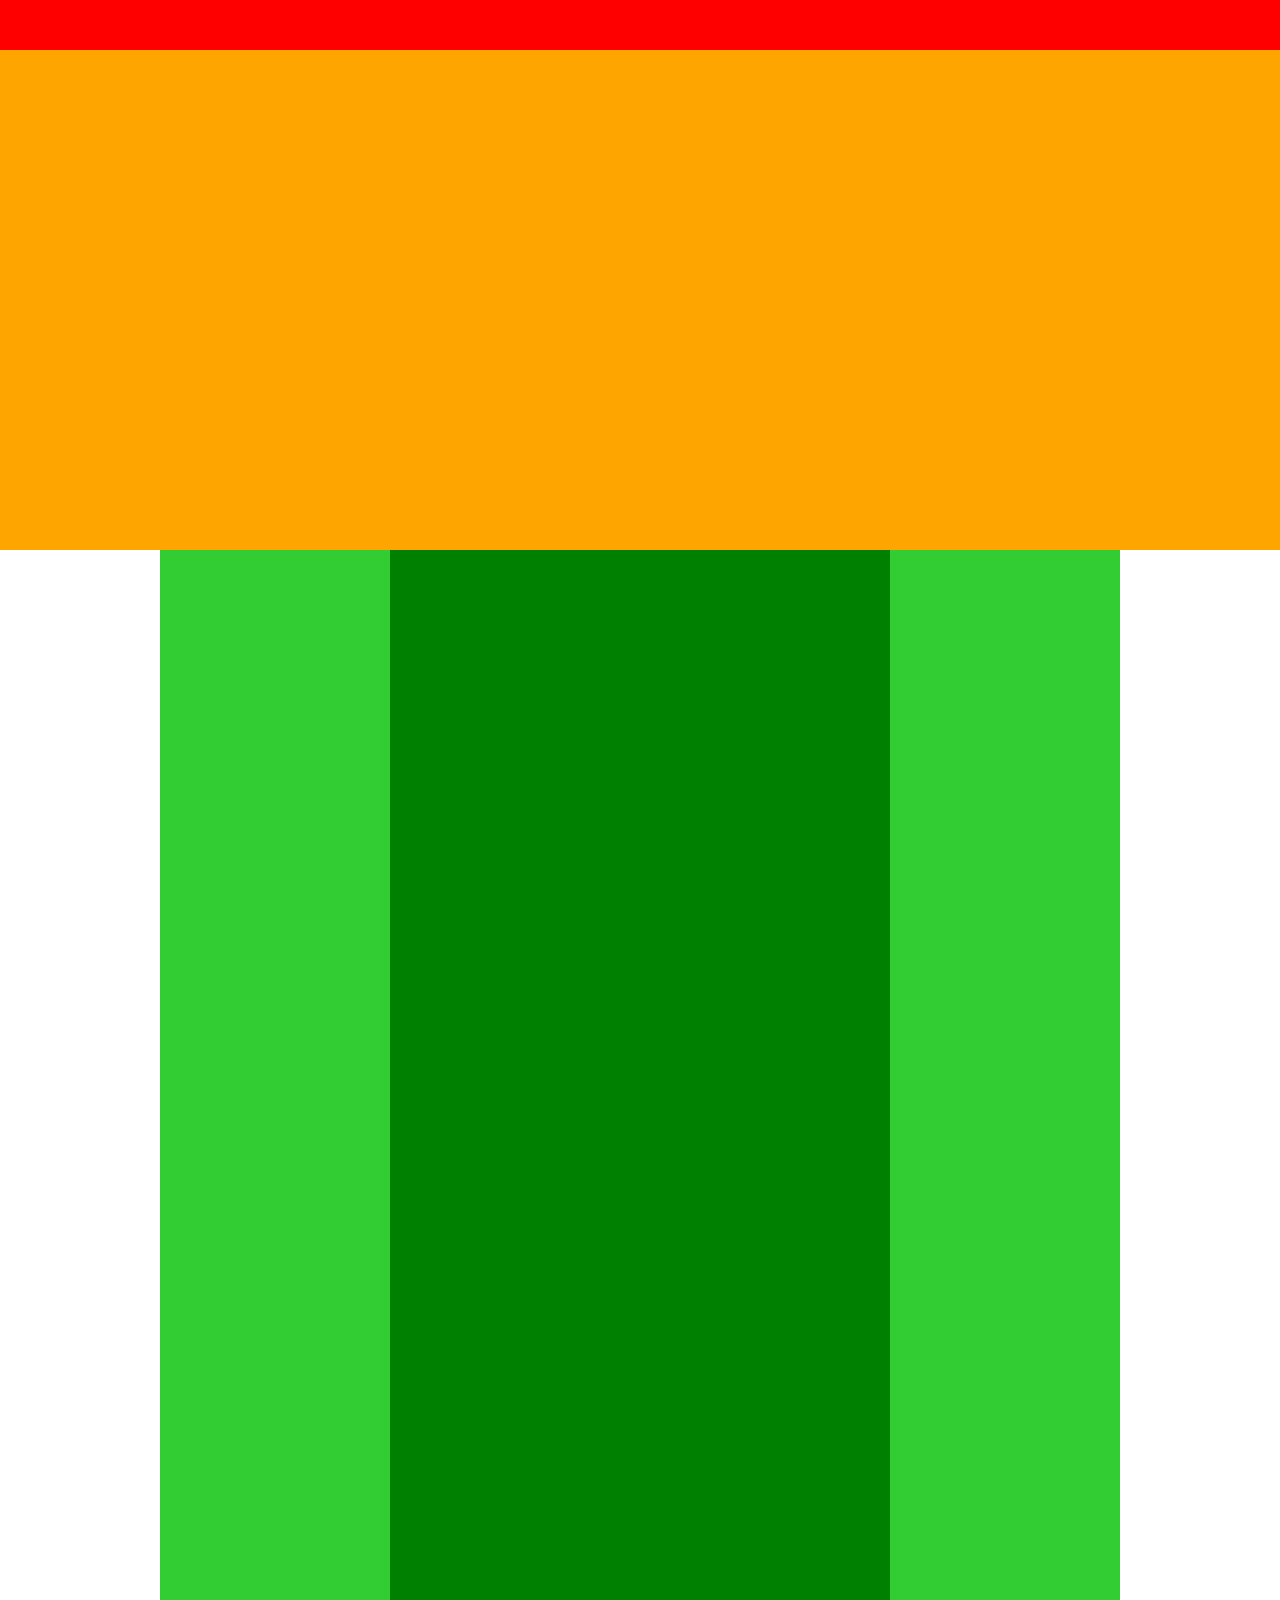
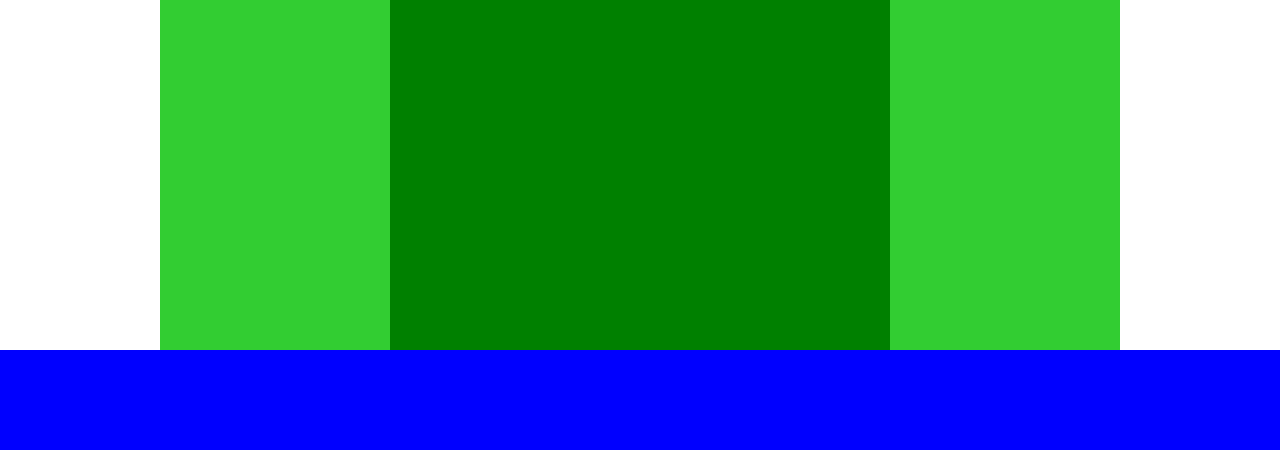
==== CARAVAN/chapter3_exercise/index.html @ 6ca540f5 "[Finish] 1-3" ====
<!DOCTYPE html>
<html lang="ja">

<head>
    <meta charset="UTF-8">
    <meta name="viewport" content="width=device-width, initial-scale=1.0">
    <meta http-equiv="X-UA-Compatible" content="ie=edge">
    <title>chapter3_exercise</title>
    <link rel="stylesheet" href="style.css">
</head>

<body>
    <div class="header">
        <div class="header-top"></div>
        <div class="header-bottom"></div>
    </div>

    <div class="main-visual">
        <div class="main-visual-content"></div>
    </div>

    <div class="footer"></div>
</body>

</html>
---- CARAVAN/chapter3_exercise/style.css ----
* {
    margin: 0;
    padding: 0;
    box-sizing: border-box;
  }
  
.header-top {
    width: 100%;
    height: 50px;
    background-color: red;
}
.header-bottom {
    width: 100%;
    height: 500px;
    background-color: orange;
}
.main-visual {
    width: 960px;
    height: 1400px;
    margin: 0 auto;
    background-color: limegreen;
}

.main-visual-content {
    width: 500px;
    height: 1400px;
    margin: 0 auto;
    background-color: green;
}

.footer {
    width: 100%;
    height: 100px;
    background-color: blue;
}
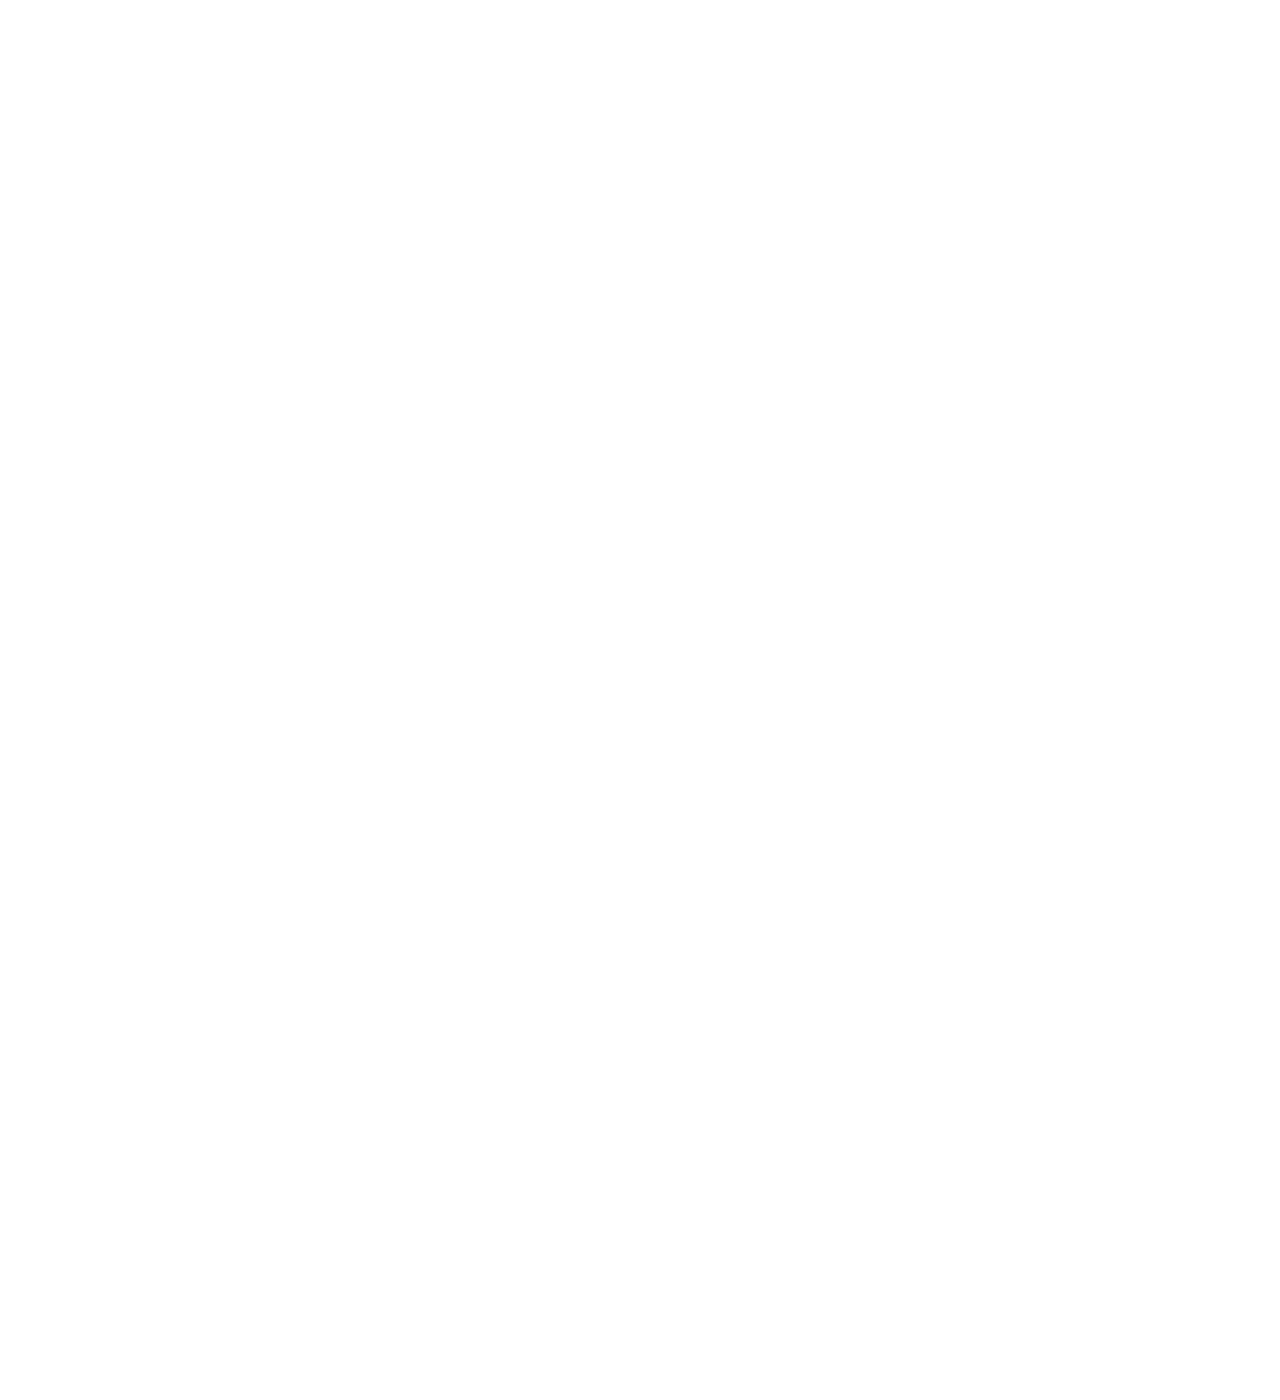
==== commit 294f3e8b: "[Start] 1-4" ====
--- a/CARAVAN/chapter3_exercise/index.html
+++ b/CARAVAN/chapter3_exercise/index.html
@@ -10,16 +10,13 @@
 </head>
 
 <body>
-    <div class="header">
-        <div class="header-top"></div>
-        <div class="header-bottom"></div>
-    </div>
+
 
     <div class="main-visual">
         <div class="main-visual-content"></div>
     </div>
 
-    <div class="footer"></div>
+
 </body>
 
 </html>--- a/CARAVAN/chapter3_exercise/style.css
+++ b/CARAVAN/chapter3_exercise/style.css
@@ -4,33 +4,20 @@
     padding: 0;
     box-sizing: border-box;
   }
-  
-.header-top {
-    width: 100%;
-    height: 50px;
-    background-color: red;
-}
-.header-bottom {
-    width: 100%;
-    height: 500px;
-    background-color: orange;
+
+
 }
 .main-visual {
     width: 960px;
     height: 1400px;
     margin: 0 auto;
-    background-color: limegreen;
+    
 }
 
 .main-visual-content {
     width: 500px;
     height: 1400px;
     margin: 0 auto;
-    background-color: green;
+    
 }
 
-.footer {
-    width: 100%;
-    height: 100px;
-    background-color: blue;
-}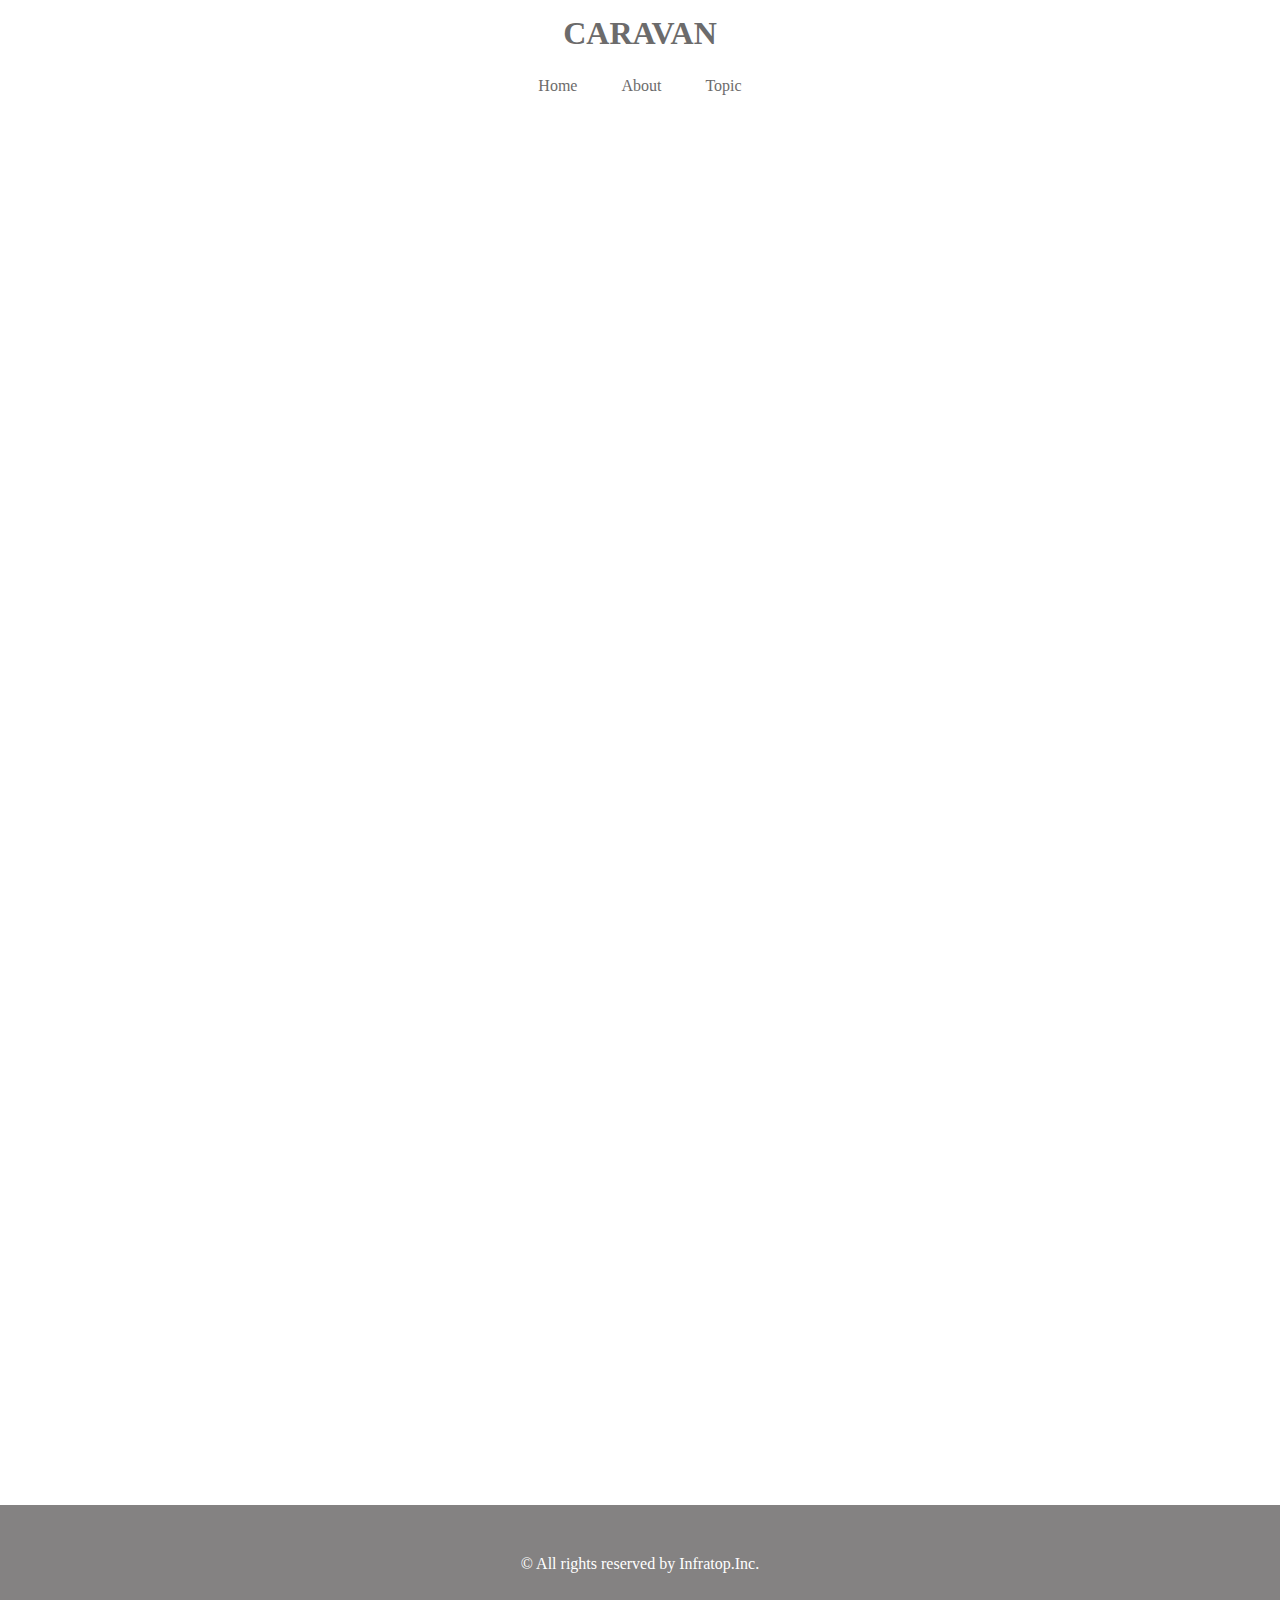
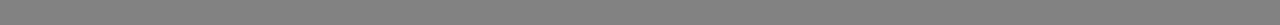
==== commit 2debc8b9: "[Add]chapter4_exercise" ====
--- a/CARAVAN/chapter3_exercise/index.html
+++ b/CARAVAN/chapter3_exercise/index.html
@@ -11,11 +11,29 @@
 
 <body>
 
+    <header>
+        <h1 class="headline">
+            <a href="index.html">CARAVAN</a>
+        </h1>
+    </header>
+
+    <nav>
+        <ul class="nav-list">
+            <li class="nav-list-item">
+                <a href="index.html">Home</a>
+            </li>
+            <li class="nav-list-item">About</li>
+            <li class="nav-list-item">Topic</li>
+        </ul>
+    </nav>
 
     <div class="main-visual">
         <div class="main-visual-content"></div>
     </div>
 
+    <footer>
+        <p class="footer-text">© All rights reserved by Infratop.Inc.</p>
+    </footer>
 
 </body>
 
--- a/CARAVAN/chapter3_exercise/style.css
+++ b/CARAVAN/chapter3_exercise/style.css
@@ -3,10 +3,42 @@
     margin: 0;
     padding: 0;
     box-sizing: border-box;
+    color: #6c6b6b;
   }
 
+a {
+    text-decoration: none;
+}
 
+  .clearfix::after {
+    content: "";
+    display: block;
+    clear: both;
+  }
+
+header {
+    width: 90%;
+    padding: 15px 0;
+    margin: 0 auto;
+    text-align: center;
 }
+
+header.headline {
+    font-size: 32px;
+}
+
+.nav-list {
+    text-align: center;
+    padding: 10px 0;
+    margin: 0 auto;
+}
+
+.nav-list-item {
+    list-style: none;
+    display: inline-block;
+    margin: 0 20px;
+}
+
 .main-visual {
     width: 960px;
     height: 1400px;
@@ -21,3 +53,14 @@
     
 }
 
+footer {
+    width: 100%;
+    height: 120px;
+    text-align: center;
+    padding: 50px 0;
+    background-color: #848282;
+}
+
+.footer-text {
+    color: #fff
+}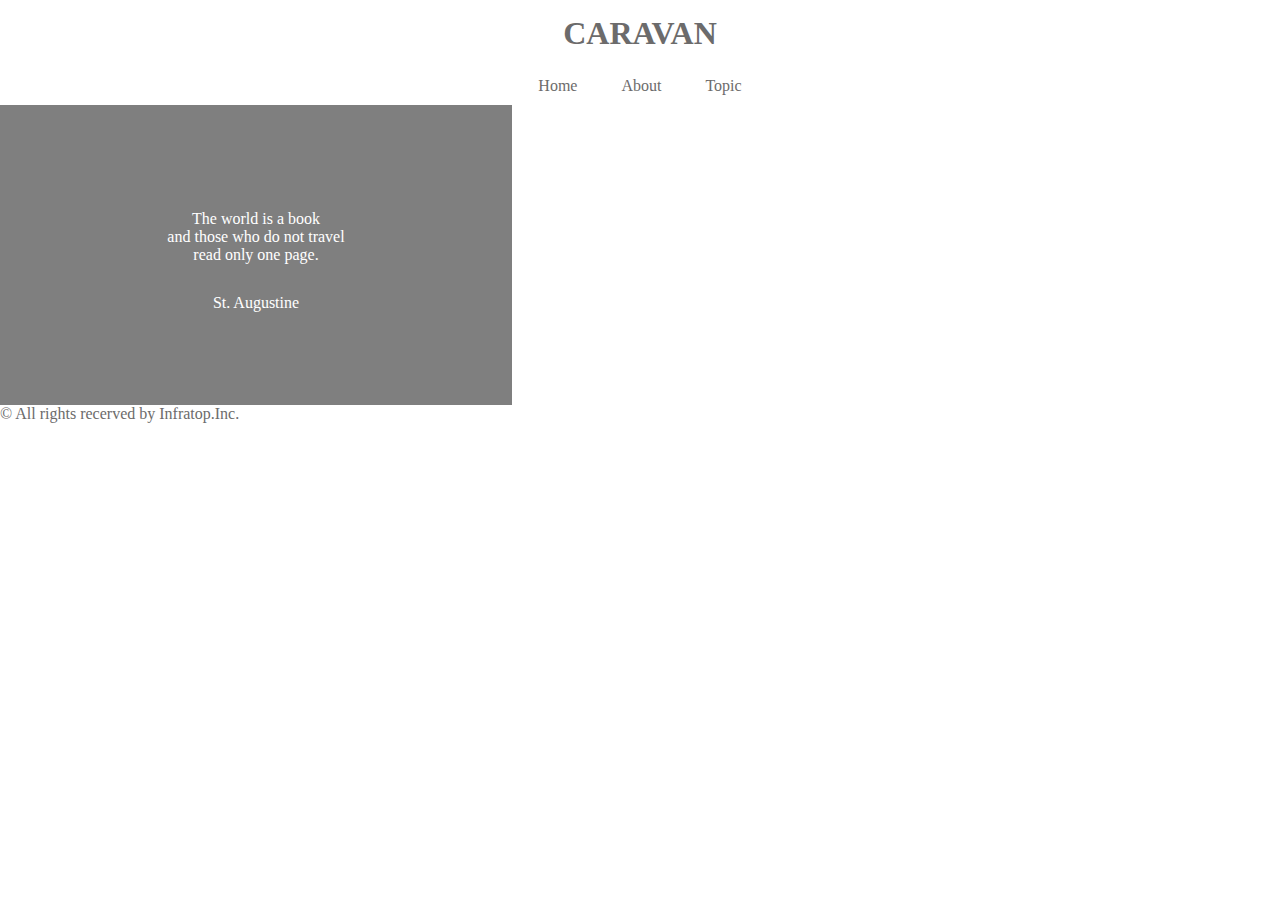
==== commit c555b2ff: "[Start]1-5" ====
--- a/CARAVAN/chapter3_exercise/index.html
+++ b/CARAVAN/chapter3_exercise/index.html
@@ -1,22 +1,20 @@
 <!DOCTYPE html>
-<html lang="ja">
+<html>
 
 <head>
-    <meta charset="UTF-8">
-    <meta name="viewport" content="width=device-width, initial-scale=1.0">
-    <meta http-equiv="X-UA-Compatible" content="ie=edge">
-    <title>chapter3_exercise</title>
+    <meta charset="UTF-8" />
+    <!-- CSSファイルの読み込み -->
     <link rel="stylesheet" href="style.css">
+    <title>CARAVAN</title>
 </head>
 
 <body>
-
+    <!-- header -->
     <header>
         <h1 class="headline">
             <a href="index.html">CARAVAN</a>
         </h1>
     </header>
-
     <nav>
         <ul class="nav-list">
             <li class="nav-list-item">
@@ -26,15 +24,29 @@
             <li class="nav-list-item">Topic</li>
         </ul>
     </nav>
-
+    <!-- main-visual用のdiv -->
     <div class="main-visual">
-        <div class="main-visual-content"></div>
+        <div class="main-visual-content">
+            <!-- pタグ（と文字）を追加 -->
+            <p class="main-visual-text">
+                The world is a book<br>
+                and those who do not travel<br>
+                read only one page.
+            </p>
+            <p class="main-visual-name">
+                St. Augustine
+            </p>
+        </div>
     </div>
-
+    <!-- main用のdiv -->
+    <div class="main clearfix">
+        <div class="blog"></div>
+        <div class="sidebar"></div>
+    </div>
+    <!-- footer -->
     <footer>
-        <p class="footer-text">© All rights reserved by Infratop.Inc.</p>
+        <p class="footer-text">© All rights recerved by Infratop.Inc.</p>
     </footer>
-
 </body>
 
 </html>--- a/CARAVAN/chapter3_exercise/style.css
+++ b/CARAVAN/chapter3_exercise/style.css
@@ -1,66 +1,83 @@
-
 * {
     margin: 0;
     padding: 0;
     box-sizing: border-box;
     color: #6c6b6b;
   }
-
-a {
+  a {
     text-decoration: none;
-}
-
+  }
+   
   .clearfix::after {
     content: "";
     display: block;
     clear: both;
   }
-
-header {
+   
+  header {
     width: 90%;
     padding: 15px 0;
     margin: 0 auto;
     text-align: center;
-}
-
-header.headline {
-    font-size: 32px;
-}
-
-.nav-list {
+  }
+  header .headline{
+      font-size: 32px;
+  }
+  .nav-list {
     text-align: center;
     padding: 10px 0;
     margin: 0 auto;
-}
-
-.nav-list-item {
-    list-style: none;
+  }
+  .nav-list-item {
+    list-style: none;   
     display: inline-block;
     margin: 0 20px;
-}
+  }
+   
+  .main-visual {
+    width: 100%;
+    height: 300px;
+    background-image: url(img/mv.jpg);
+    background-size: cover; /* 縦横比を維持したまま背景の表示領域を覆うように表示 */
+    background-position: center;
+  }
+  .main-visual-content{
+    width: 40%;
+    height: 300px;
+    background-color: rgba( 0, 0, 0, 0.5);
+    text-align: center;
+    padding-top: 105px;
+  }
 
-.main-visual {
-    width: 960px;
+  .main-visual-text {
+    color: #fff; /* 文字色を白に変更 */
+  }
+  .main-visual-name{
+    margin-top: 30px; /* 上側の外側の余白 */
+    color: #fff; /* 文字色を白に変更 */
+   
+  .main {
+    width: 840px;
+    margin: 0 auto;
+  }
+  .blog {
+    width: 600px;
     height: 1400px;
-    margin: 0 auto;
-    
-}
-
-.main-visual-content {
-    width: 500px;
+    float: left;
+  }
+  .sidebar {
+    width: 240px;
     height: 1400px;
-    margin: 0 auto;
-    
-}
-
-footer {
+    float: left;
+  }
+   
+  footer {
     width: 100%;
     height: 120px;
     text-align: center;
     padding: 50px 0;
     background-color: #848282;
-}
-
-.footer-text {
-    color: #fff
-}+  }
+  .footer-text {
+    color: #fff;
+  }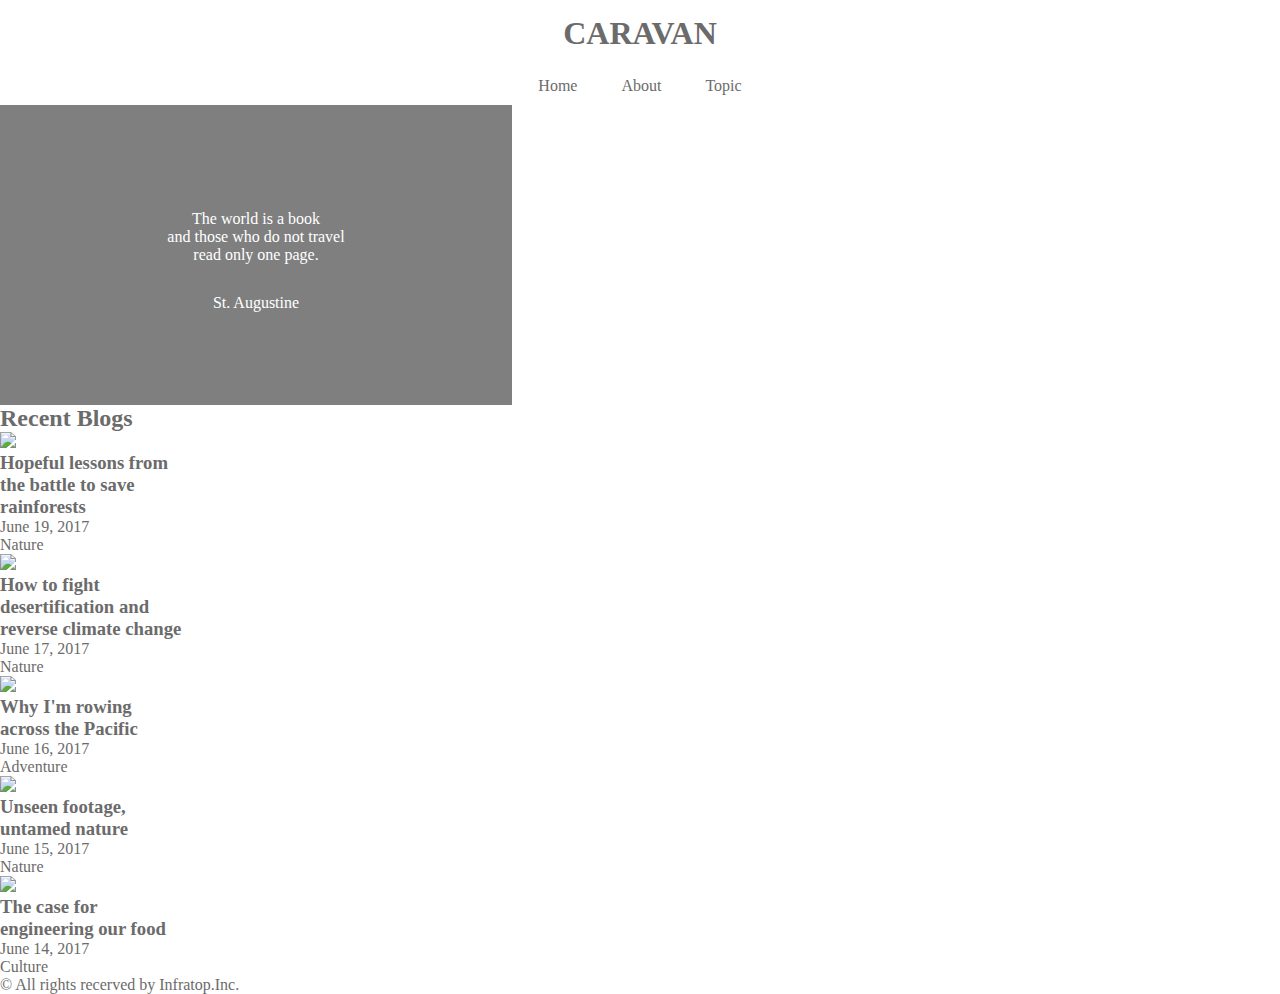
==== commit d70df0a3: "[Start]1-6" ====
--- a/CARAVAN/chapter3_exercise/index.html
+++ b/CARAVAN/chapter3_exercise/index.html
@@ -39,10 +39,82 @@
         </div>
     </div>
     <!-- main用のdiv -->
-    <div class="main clearfix">
-        <div class="blog"></div>
+    <main class="clearfix">
+        <section class="blog">
+            <h2 class="blog-headline">Recent Blogs</h2>
+            <div class="blog-box"></div>
+            <div class="blog-item clearfix">
+                <img class="blog-image" src="img/forest.jpg">
+                <section class="blog-text">
+                    <h3 class="blog-text-headline">
+                        <a href="single.html">
+                            Hopeful lessons from<br>
+                            the battle to save<br>
+                            rainforests
+                        </a>
+                    </h3>
+                    <p class="blog-date">June 19, 2017</p>
+                    <span class="category">Nature</span>
+                </section>
+            </div>
+            <div class="blog-item clearfix">
+                <img class="blog-image" src="img/desert.jpg">
+                <section class="blog-text">
+                    <h3 class="blog-text-headline">
+                        <a href="single.html">
+                            How to fight<br>
+                            desertification and<br>
+                            reverse climate change
+                        </a>
+                    </h3>
+                    <p class="blog-date">June 17, 2017</p>
+                    <span class="category">Nature</span>
+                </section>
+            </div>
+            <div class="blog-item clearfix">
+                <img class="blog-image" src="img/sunset.jpg">
+                <section class="blog-text">
+                    <h3 class="blog-text-headline">
+                        <a href="single.html">
+                            Why I'm rowing<br>
+                            across the Pacific
+                        </a>
+                    </h3>
+                    <p class="blog-date">June 16, 2017</p>
+                    <span class="category">Adventure</span>
+                </section>
+            </div>
+            <div class="blog-item clearfix">
+                <img class="blog-image" src="img/italy.jpg">
+                <section class="blog-text">
+                    <h3 class="blog-text-headline">
+                        <a href="single.html">
+                            Unseen footage,<br>
+                            untamed nature
+                        </a>
+                    </h3>
+                    <p class="blog-date">June 15, 2017</p>
+                    <span class="category">Nature</span>
+                </section>
+            </div>
+            <div class="blog-item clearfix">
+                <img class="blog-image" src="img/asia.jpg">
+                <section class="blog-text">
+                    <h3 class="blog-text-headline">
+                        <a href="single.html">
+                            The case for<br>
+                            engineering our food
+                        </a>
+                    </h3>
+                    <p class="blog-date">June 14, 2017</p>
+                    <span class="category">Culture</span>
+                </section>
+            </div>
+
+            </div>
+        </section>
         <div class="sidebar"></div>
-    </div>
+    </main>
     <!-- footer -->
     <footer>
         <p class="footer-text">© All rights recerved by Infratop.Inc.</p>
--- a/CARAVAN/chapter3_exercise/style.css
+++ b/CARAVAN/chapter3_exercise/style.css
@@ -56,20 +56,57 @@
     margin-top: 30px; /* 上側の外側の余白 */
     color: #fff; /* 文字色を白に変更 */
    
-  .main {
-    width: 840px;
-    margin: 0 auto;
-  }
-  .blog {
-    width: 600px;
-    height: 1400px;
-    float: left;
-  }
-  .sidebar {
-    width: 240px;
-    height: 1400px;
-    float: left;
-  }
+    main {
+        width: 800px;
+        margin: 0 auto; /* 箱の中央寄せ */
+        padding: 70px 0; /* 上下に70px、左右に0pxの枠の内側の余白 */
+      }
+      .blog {
+        width: 540px;
+        float: left;
+        margin-right: 30px; /* 箱の右側の余白 */
+      }
+      .blog-headline {
+        border-bottom: 8px solid #f7f7f7;
+        text-align: center;
+        line-height: 0.6;
+      }
+      .blog-box {
+        padding-top: 50px;
+      }
+      .blog-item {
+        padding-bottom: 20px;
+        margin-bottom: 20px;
+        border-bottom: 1px solid #f7f7f7;
+      }
+      .blog-image {
+        float: left;
+        height: 180px;
+      }
+      .blog-text-headline {
+        padding-bottom: 15px;
+      }
+      .blog-text {
+        float: left;
+        padding: 30px 0 0 25px;
+      }
+      .blog-date {
+        display: inline-block;
+        font-size: 12px;
+      }
+      
+      .category {
+        display: inline-block;
+        padding: 5px 8px;
+        background-color: #acabab;
+        border-radius: 3px;
+        color: #fff;
+        font-size: 11px;
+      }
+      .sidebar {
+        width: 230px;
+        float: left;
+      }
    
   footer {
     width: 100%;
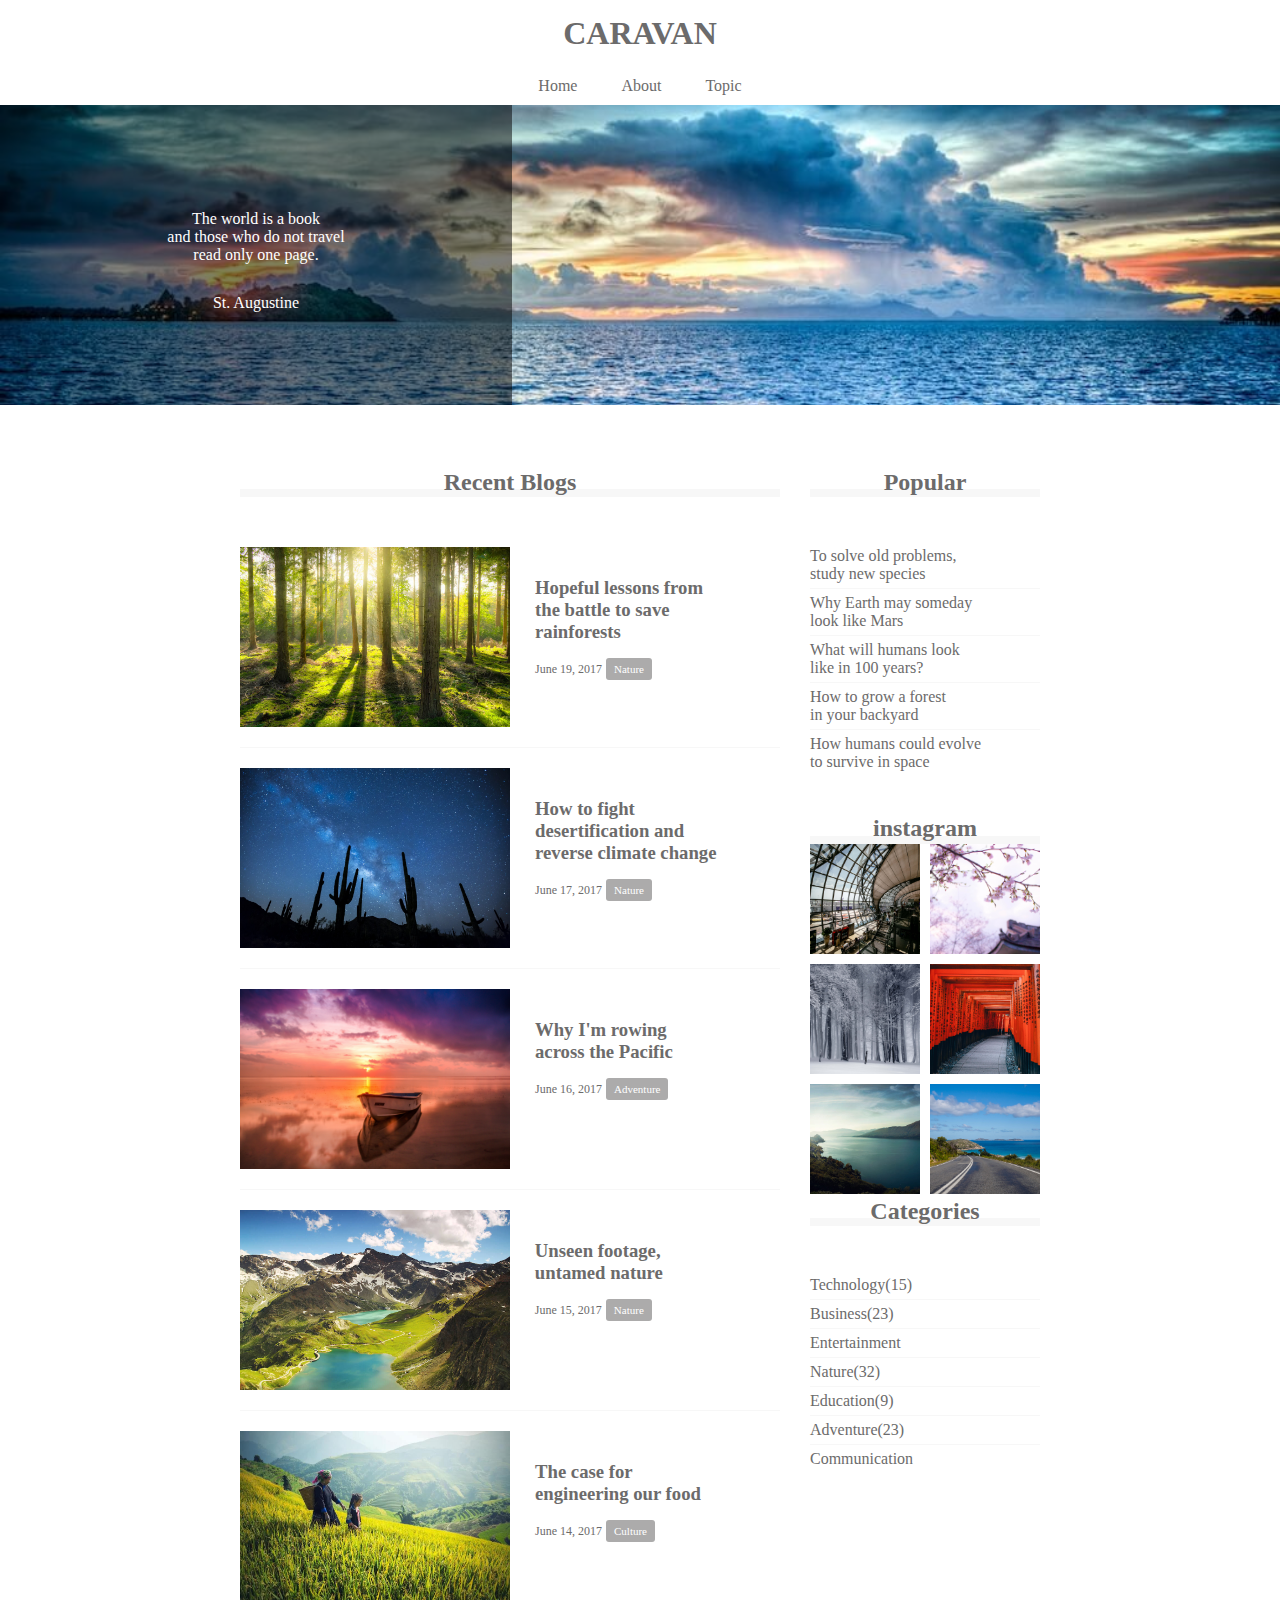
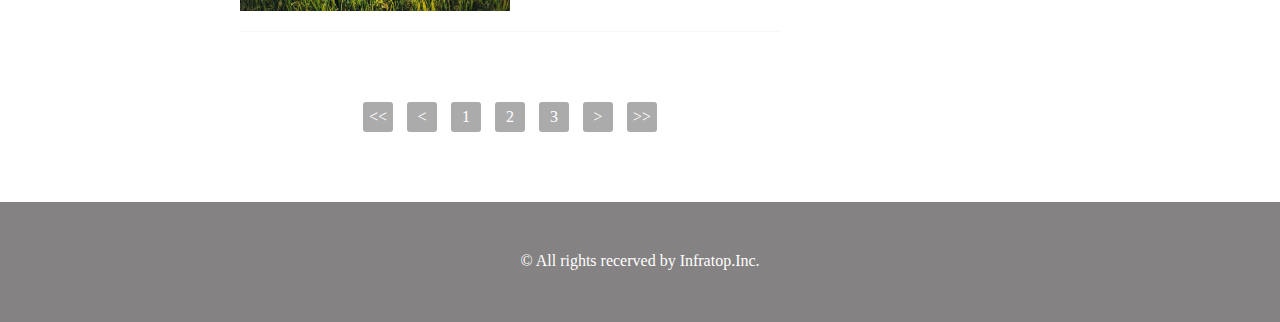
==== commit d5703492: "[Start] 1-7" ====
--- a/CARAVAN/chapter3_exercise/index.html
+++ b/CARAVAN/chapter3_exercise/index.html
@@ -20,8 +20,12 @@
             <li class="nav-list-item">
                 <a href="index.html">Home</a>
             </li>
-            <li class="nav-list-item">About</li>
-            <li class="nav-list-item">Topic</li>
+            <li class="nav-list-item">
+                <a href="">About</a>
+            </li>
+            <li class="nav-list-item">
+                <a href="">Topic</a>
+            </li>
         </ul>
     </nav>
     <!-- main-visual用のdiv -->
@@ -42,79 +46,137 @@
     <main class="clearfix">
         <section class="blog">
             <h2 class="blog-headline">Recent Blogs</h2>
-            <div class="blog-box"></div>
-            <div class="blog-item clearfix">
-                <img class="blog-image" src="img/forest.jpg">
-                <section class="blog-text">
-                    <h3 class="blog-text-headline">
-                        <a href="single.html">
-                            Hopeful lessons from<br>
-                            the battle to save<br>
-                            rainforests
-                        </a>
-                    </h3>
-                    <p class="blog-date">June 19, 2017</p>
-                    <span class="category">Nature</span>
-                </section>
+            <div class="blog-box">
+                <div class="blog-item clearfix">
+                    <img class="blog-image" src="img/forest.jpg">
+                    <section class="blog-text">
+                        <h3 class="blog-text-headline">
+                            <a href="single.html">
+                                Hopeful lessons from<br>
+                                the battle to save<br>
+                                rainforests
+                            </a>
+                        </h3>
+                        <p class="blog-date">June 19, 2017</p>
+                        <span class="category">Nature</span>
+                    </section>
+                </div>
+                <div class="blog-item clearfix">
+                    <img class="blog-image" src="img/desert.jpg">
+                    <section class="blog-text">
+                        <h3 class="blog-text-headline">
+                            <a href="single.html">
+                                How to fight<br>
+                                desertification and<br>
+                                reverse climate change
+                            </a>
+                        </h3>
+                        <p class="blog-date">June 17, 2017</p>
+                        <span class="category">Nature</span>
+                    </section>
+                </div>
+                <div class="blog-item clearfix">
+                    <img class="blog-image" src="img/sunset.jpg">
+                    <section class="blog-text">
+                        <h3 class="blog-text-headline">
+                            <a href="single.html">
+                                Why I'm rowing<br>
+                                across the Pacific
+                            </a>
+                        </h3>
+                        <p class="blog-date">June 16, 2017</p>
+                        <span class="category">Adventure</span>
+                    </section>
+                </div>
+                <div class="blog-item clearfix">
+                    <img class="blog-image" src="img/italy.jpg">
+                    <section class="blog-text">
+                        <h3 class="blog-text-headline">
+                            <a href="single.html">
+                                Unseen footage,<br>
+                                untamed nature
+                            </a>
+                        </h3>
+                        <p class="blog-date">June 15, 2017</p>
+                        <span class="category">Nature</span>
+                    </section>
+                </div>
+                <div class="blog-item clearfix">
+                    <img class="blog-image" src="img/asia.jpg">
+                    <section class="blog-text">
+                        <h3 class="blog-text-headline">
+                            <a href="single.html">
+                                The case for<br>
+                                engineering our food
+                            </a>
+                        </h3>
+                        <p class="blog-date">June 14, 2017</p>
+                        <span class="category">Culture</span>
+                    </section>
+                </div>
             </div>
-            <div class="blog-item clearfix">
-                <img class="blog-image" src="img/desert.jpg">
-                <section class="blog-text">
-                    <h3 class="blog-text-headline">
-                        <a href="single.html">
-                            How to fight<br>
-                            desertification and<br>
-                            reverse climate change
-                        </a>
-                    </h3>
-                    <p class="blog-date">June 17, 2017</p>
-                    <span class="category">Nature</span>
-                </section>
-            </div>
-            <div class="blog-item clearfix">
-                <img class="blog-image" src="img/sunset.jpg">
-                <section class="blog-text">
-                    <h3 class="blog-text-headline">
-                        <a href="single.html">
-                            Why I'm rowing<br>
-                            across the Pacific
-                        </a>
-                    </h3>
-                    <p class="blog-date">June 16, 2017</p>
-                    <span class="category">Adventure</span>
-                </section>
-            </div>
-            <div class="blog-item clearfix">
-                <img class="blog-image" src="img/italy.jpg">
-                <section class="blog-text">
-                    <h3 class="blog-text-headline">
-                        <a href="single.html">
-                            Unseen footage,<br>
-                            untamed nature
-                        </a>
-                    </h3>
-                    <p class="blog-date">June 15, 2017</p>
-                    <span class="category">Nature</span>
-                </section>
-            </div>
-            <div class="blog-item clearfix">
-                <img class="blog-image" src="img/asia.jpg">
-                <section class="blog-text">
-                    <h3 class="blog-text-headline">
-                        <a href="single.html">
-                            The case for<br>
-                            engineering our food
-                        </a>
-                    </h3>
-                    <p class="blog-date">June 14, 2017</p>
-                    <span class="category">Culture</span>
-                </section>
-            </div>
-
+            <div class="pagination">
+                <p>
+                    <<</p> <p>
+                        <</p> <p>1
+                </p>
+                <p>2</p>
+                <p>3</p>
+                <p>></p>
+                <p>>></p>
             </div>
         </section>
-        <div class="sidebar"></div>
+        <div class="sidebar">
+            <section class="popular">
+                <h2 class="sidebar-headline">Popular</h2>
+                <div class="sidebar-contents">
+                    <p class="popular-text"><a href="">To solve old problems,<br>study new species</a></p>
+                    <p class="popular-text"><a href="">Why Earth may someday<br>look like Mars</a></p>
+                    <p class="popular-text"><a href="">What will humans look<br>like in 100 years?</a></p>
+                    <p class="popular-text"><a href="">How to grow a forest<br>in your backyard</a></p>
+                    <p class="popular-text"><a href="">How humans could evolve<br>to survive in space</a></p>
+                </div>
+            </section>
+            <section class="instagram">
+                <h2 class="instagram-headline">instagram</h2>
+                <div class="sideabar-contents clearfix">
+                    <div class="instagram-box"><a href=""></a></div>
+                    <div class="instagram-box"><a href=""></a></div>
+                    <div class="instagram-box"><a href=""></a></div>
+                    <div class="instagram-box"><a href=""></a></div>
+                    <div class="instagram-box"><a href=""></a></div>
+                    <div class="instagram-box"><a href=""></a></div>
+                </div>
+            </section>
+            <section class="categories">
+                <h2 class="categories-headline">Categories</h2>
+                <div class="sidebar-contents">
+                    <p class="categories-text">
+                        <a href="">Technology(15)</a>
+                    </p>
+                    <p class="categories-text">
+                        <a href="">Business(23)</a>
+                    </p>
+                    <p class="categories-text">
+                        <a href=""> Entertainment</a>
+                    </p>
+                    <p class="categories-text">
+                        <a href=""> Nature(32)</a>
+                    </p>
+                    <p class="categories-text">
+                        <a href=""> Education(9)</a>
+                    </p>
+                    <p class="categories-text">
+                        <a href=""> Adventure(23)</a>
+                    </p>
+                    <p class="categories-text">
+                        <a href=""> Communication</a>
+                    </p>
+                </div>
+            </section>
+        </div>
     </main>
+
     <!-- footer -->
     <footer>
         <p class="footer-text">© All rights recerved by Infratop.Inc.</p>
--- a/CARAVAN/chapter3_exercise/style.css
+++ b/CARAVAN/chapter3_exercise/style.css
@@ -55,7 +55,7 @@
   .main-visual-name{
     margin-top: 30px; /* 上側の外側の余白 */
     color: #fff; /* 文字色を白に変更 */
-   
+  }
     main {
         width: 800px;
         margin: 0 auto; /* 箱の中央寄せ */
@@ -73,6 +73,20 @@
       }
       .blog-box {
         padding-top: 50px;
+      }
+      .pagination {
+        text-align: center;
+        padding-top: 50px;
+      }
+      .pagination p {
+        width: 30px;
+        height: 30px;
+        display: inline-block;
+        color: white;
+        background-color: #acabab;
+        border-radius: 3px;
+        margin: 0 5px;
+        line-height: 30px;
       }
       .blog-item {
         padding-bottom: 20px;
@@ -103,11 +117,58 @@
         color: #fff;
         font-size: 11px;
       }
+      
       .sidebar {
         width: 230px;
         float: left;
       }
-   
+      .sidebar-headline, .instagram-headline, .categories-headline {
+        border-bottom: 8px solid #f7f7f7;
+        text-align: center;
+        line-height: 0.6;
+      }
+      .sidebar-contents {
+        padding: 50px 0;
+      }
+      .popular-text, .categories-text {
+        padding-bottom: 5px;
+        border-bottom: 1px solid #f7f7f7;
+        margin-bottom: 5px;
+      }
+      .popular-text:last-child, .categories-text:last-child {
+        margin: 0;
+        padding: 0;
+        border: none;
+      }
+      .instagram-box {
+        float: left;
+        width: 110px;
+        padding-top: 110px;
+        background-size: cover;
+        background-position: center;
+      }
+      .instagram-box:nth-child(odd) {
+        margin: 0 10px 10px 0;
+      }
+      .instagram-box:nth-child(1) {
+        background-image: url(img/airport.jpg);
+      }
+      .instagram-box:nth-child(2) {
+        background-image: url(img/japan.jpg);
+      }
+      .instagram-box:nth-child(3) {
+        background-image: url(img/snow.jpg);
+      }
+      .instagram-box:nth-child(4) {
+        background-image: url(img/japan2.jpg);
+      }
+      .instagram-box:nth-child(5) {
+        background-image: url(img/lake.jpg);
+      }
+      .instagram-box:nth-child(6) {
+        background-image: url(img/road.jpg);
+      }
+
   footer {
     width: 100%;
     height: 120px;
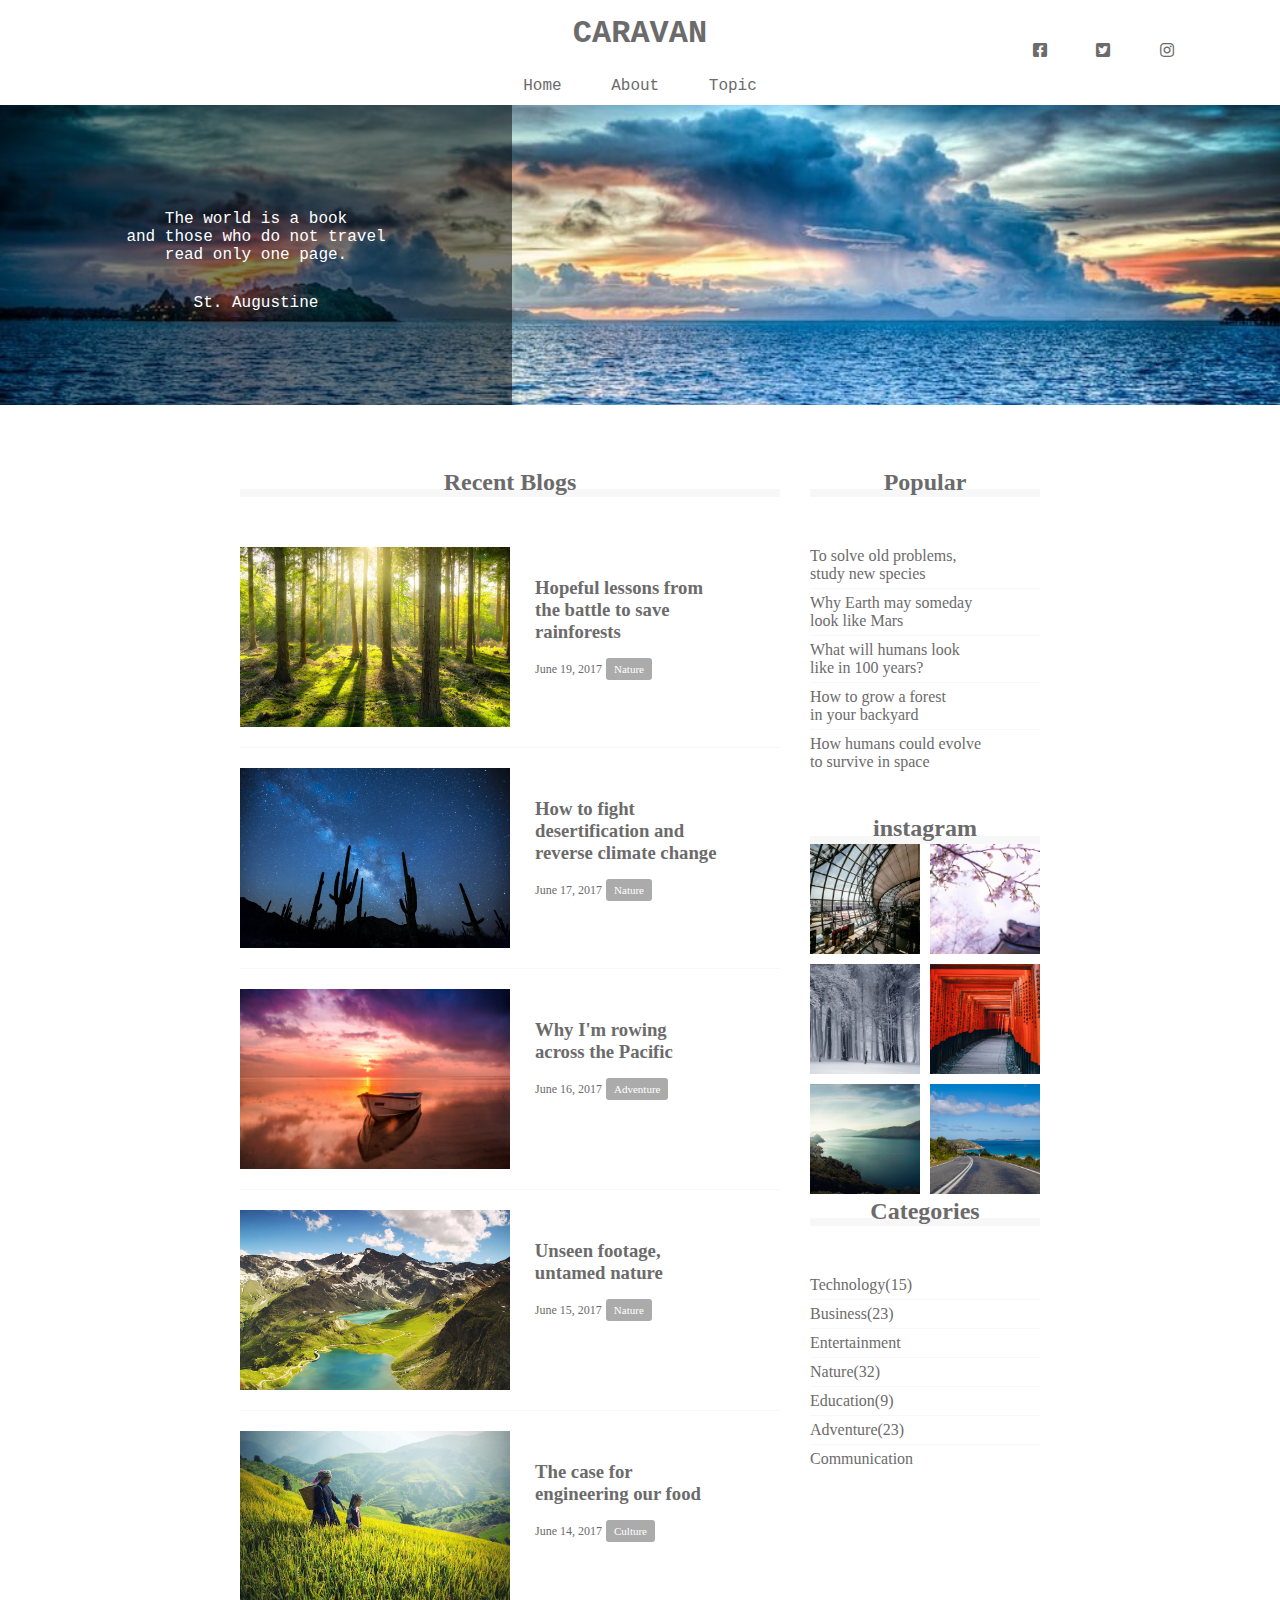
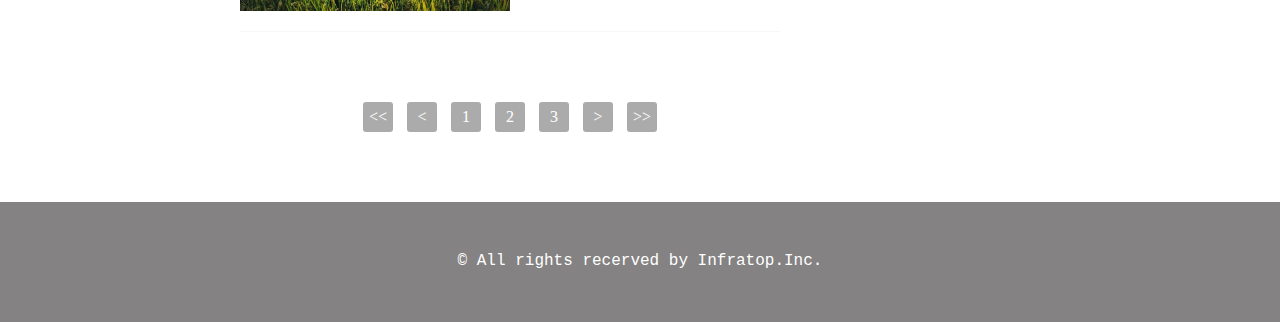
==== commit fd9b7d49: "[Start]1-8" ====
--- a/CARAVAN/chapter3_exercise/index.html
+++ b/CARAVAN/chapter3_exercise/index.html
@@ -4,6 +4,7 @@
 <head>
     <meta charset="UTF-8" />
     <!-- CSSファイルの読み込み -->
+    <link rel="stylesheet" href="https://use.fontawesome.com/releases/v5.0.13/css/all.css">
     <link rel="stylesheet" href="style.css">
     <title>CARAVAN</title>
 </head>
@@ -14,6 +15,11 @@
         <h1 class="headline">
             <a href="index.html">CARAVAN</a>
         </h1>
+        <div class="social">
+            <i class="fab fa-facebook-square"></i>
+            <i class="fab fa-twitter-square"></i>
+            <i class="fab fa-instagram"></i>
+        </div>
     </header>
     <nav>
         <ul class="nav-list">
--- a/CARAVAN/chapter3_exercise/style.css
+++ b/CARAVAN/chapter3_exercise/style.css
@@ -14,7 +14,12 @@
     clear: both;
   }
    
+header,nav,.main-visual,footer {
+  font-family: Charkduster,"Bradley Hand",Courier,"Segoe Print",sans-serif;
+}
+
   header {
+    position: relative;
     width: 90%;
     padding: 15px 0;
     margin: 0 auto;
@@ -23,6 +28,18 @@
   header .headline{
       font-size: 32px;
   }
+
+.social {
+  position: absolute;
+  top: 22px;
+  right: 22px;
+}
+
+.social i {
+  display: inline-block;
+  margin: 20px;
+}
+
   .nav-list {
     text-align: center;
     padding: 10px 0;
@@ -117,7 +134,7 @@
         color: #fff;
         font-size: 11px;
       }
-      
+
       .sidebar {
         width: 230px;
         float: left;
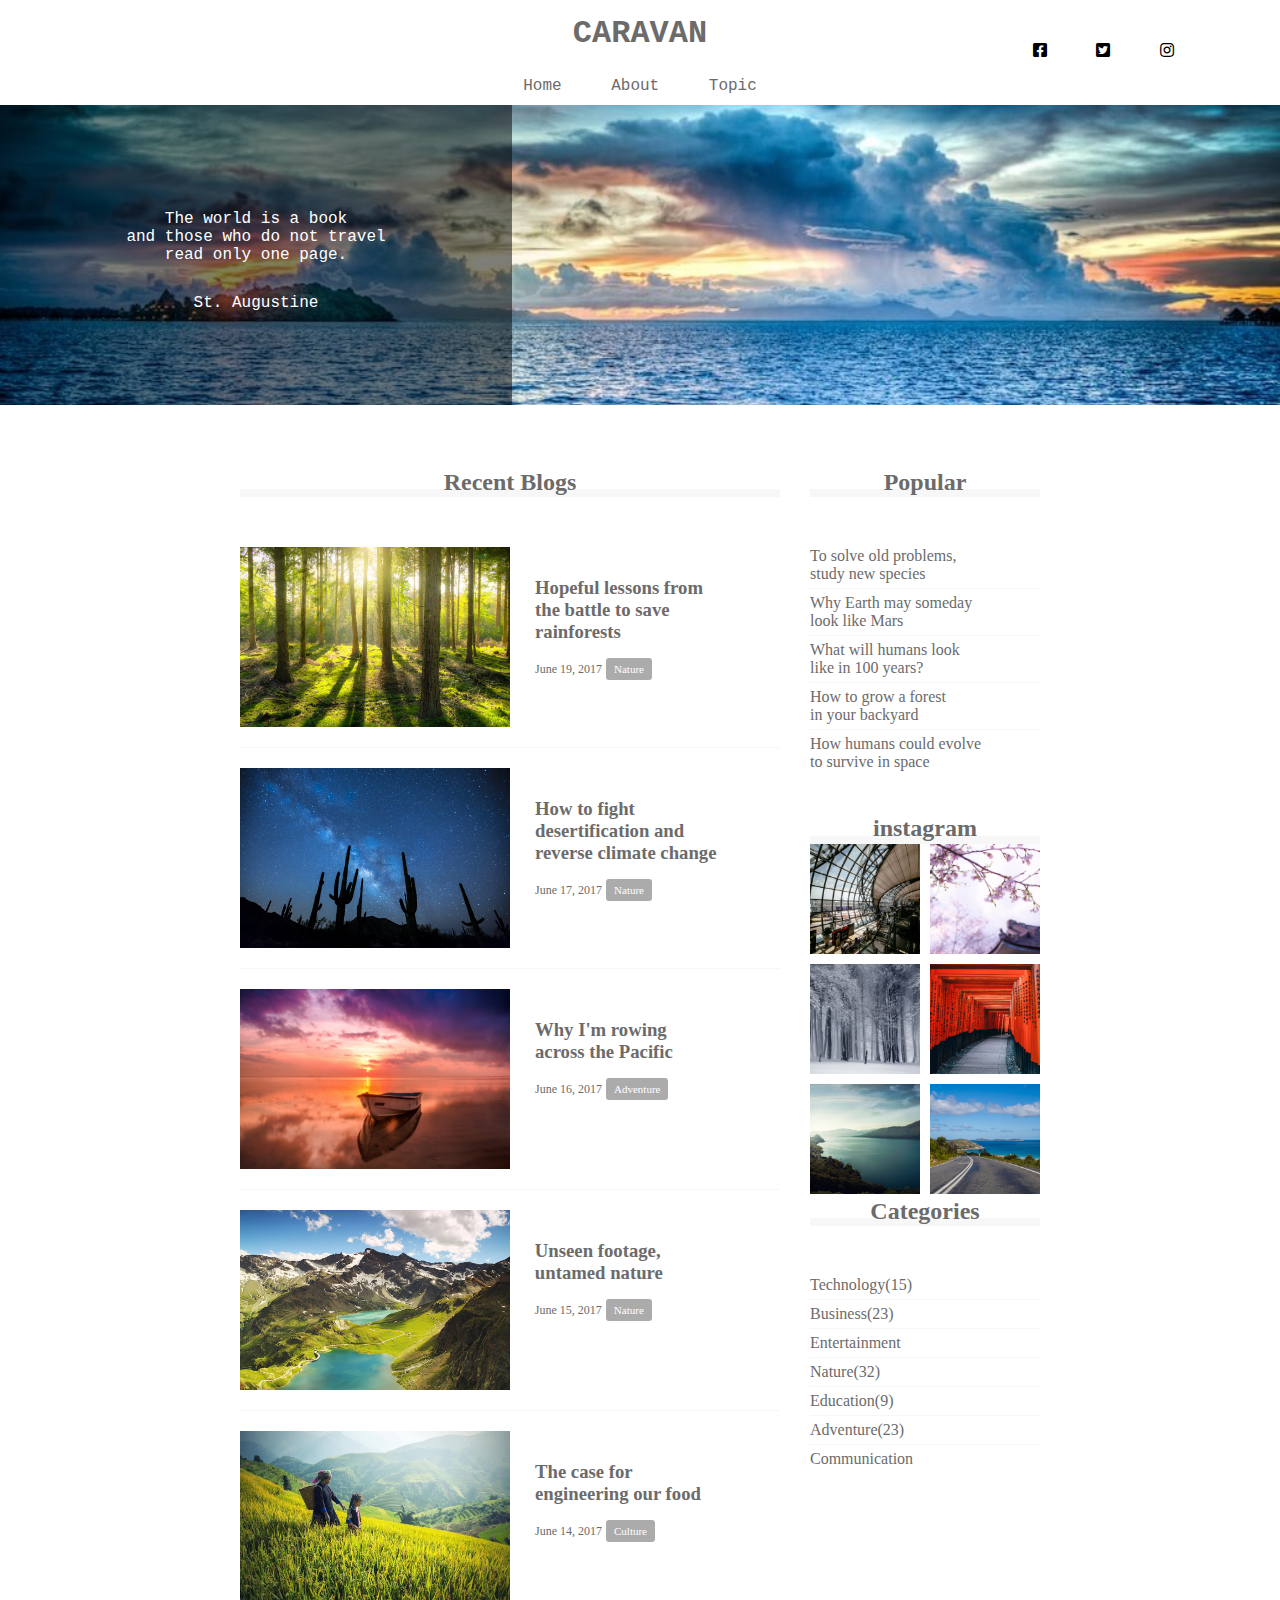
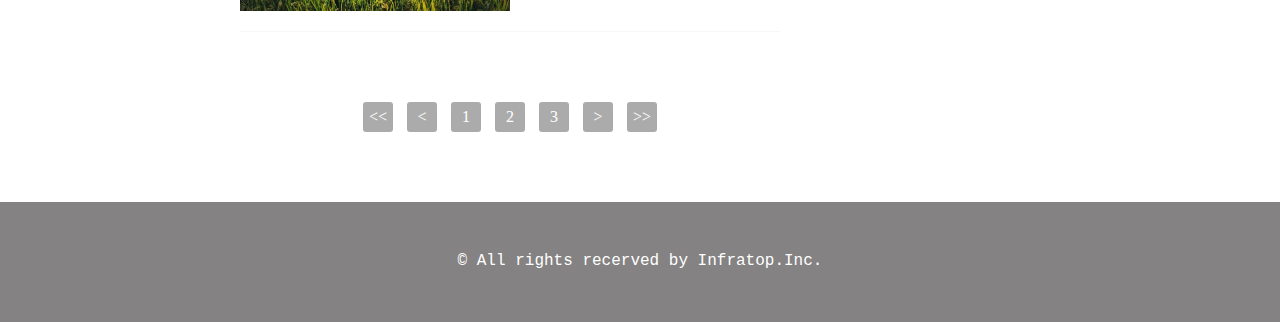
==== commit 4107cb83: "[Start]1-9" ====
--- a/CARAVAN/chapter3_exercise/index.html
+++ b/CARAVAN/chapter3_exercise/index.html
@@ -3,6 +3,7 @@
 
 <head>
     <meta charset="UTF-8" />
+    <meta name="viewport" content="width=device-width,initial-scale=1.0">
     <!-- CSSファイルの読み込み -->
     <link rel="stylesheet" href="https://use.fontawesome.com/releases/v5.0.13/css/all.css">
     <link rel="stylesheet" href="style.css">
--- a/CARAVAN/chapter3_exercise/style.css
+++ b/CARAVAN/chapter3_exercise/style.css
@@ -195,4 +195,66 @@
   }
   .footer-text {
     color: #fff;
-  }+  }
+  /* すべての画面で適用される設定です */
+.social i {   
+  color:black;
+}
+ 
+/* タブレット縦置きサイズ(767px以下)程度の画面の大きさに適用される設定です */
+@media screen and (max-width:768px) {  
+  .social i {    
+    color: red;  
+    }
+}
+@media screen and (max-width:425px) {
+  header {
+    width: 100%;
+  }
+  .nav-list {
+    width: 100%;
+  }
+  .nav-list-item {
+    width: 100%;
+    margin: 0 0 10px 0;
+  }
+  .social {
+    display: none;
+  }
+  .main-visual-content {
+    width: 100%;
+}
+  main {
+    width: 100%;
+  }
+  .blog {
+    width: 100%;
+    margin: 0;
+  }
+  .blog-box {
+    padding-left: 2%;
+    padding-right: 2%;
+  }
+  .blog-image {
+    width: 49%;
+  }
+  .blog-text {
+    width: 49%;
+    padding-top: 5px;
+  }
+  .sidebar {
+    width: 100%;
+    padding-left: 3%;
+    padding-right: 3%;
+  }
+  .instagram-box {
+    width: 48%;
+    padding-top: 48%;
+  }
+  .instagram-box:nth-child(odd) {
+    margin-right: 4%;
+  }
+  .pagination { 
+   margin-bottom: 50px;
+  }
+}